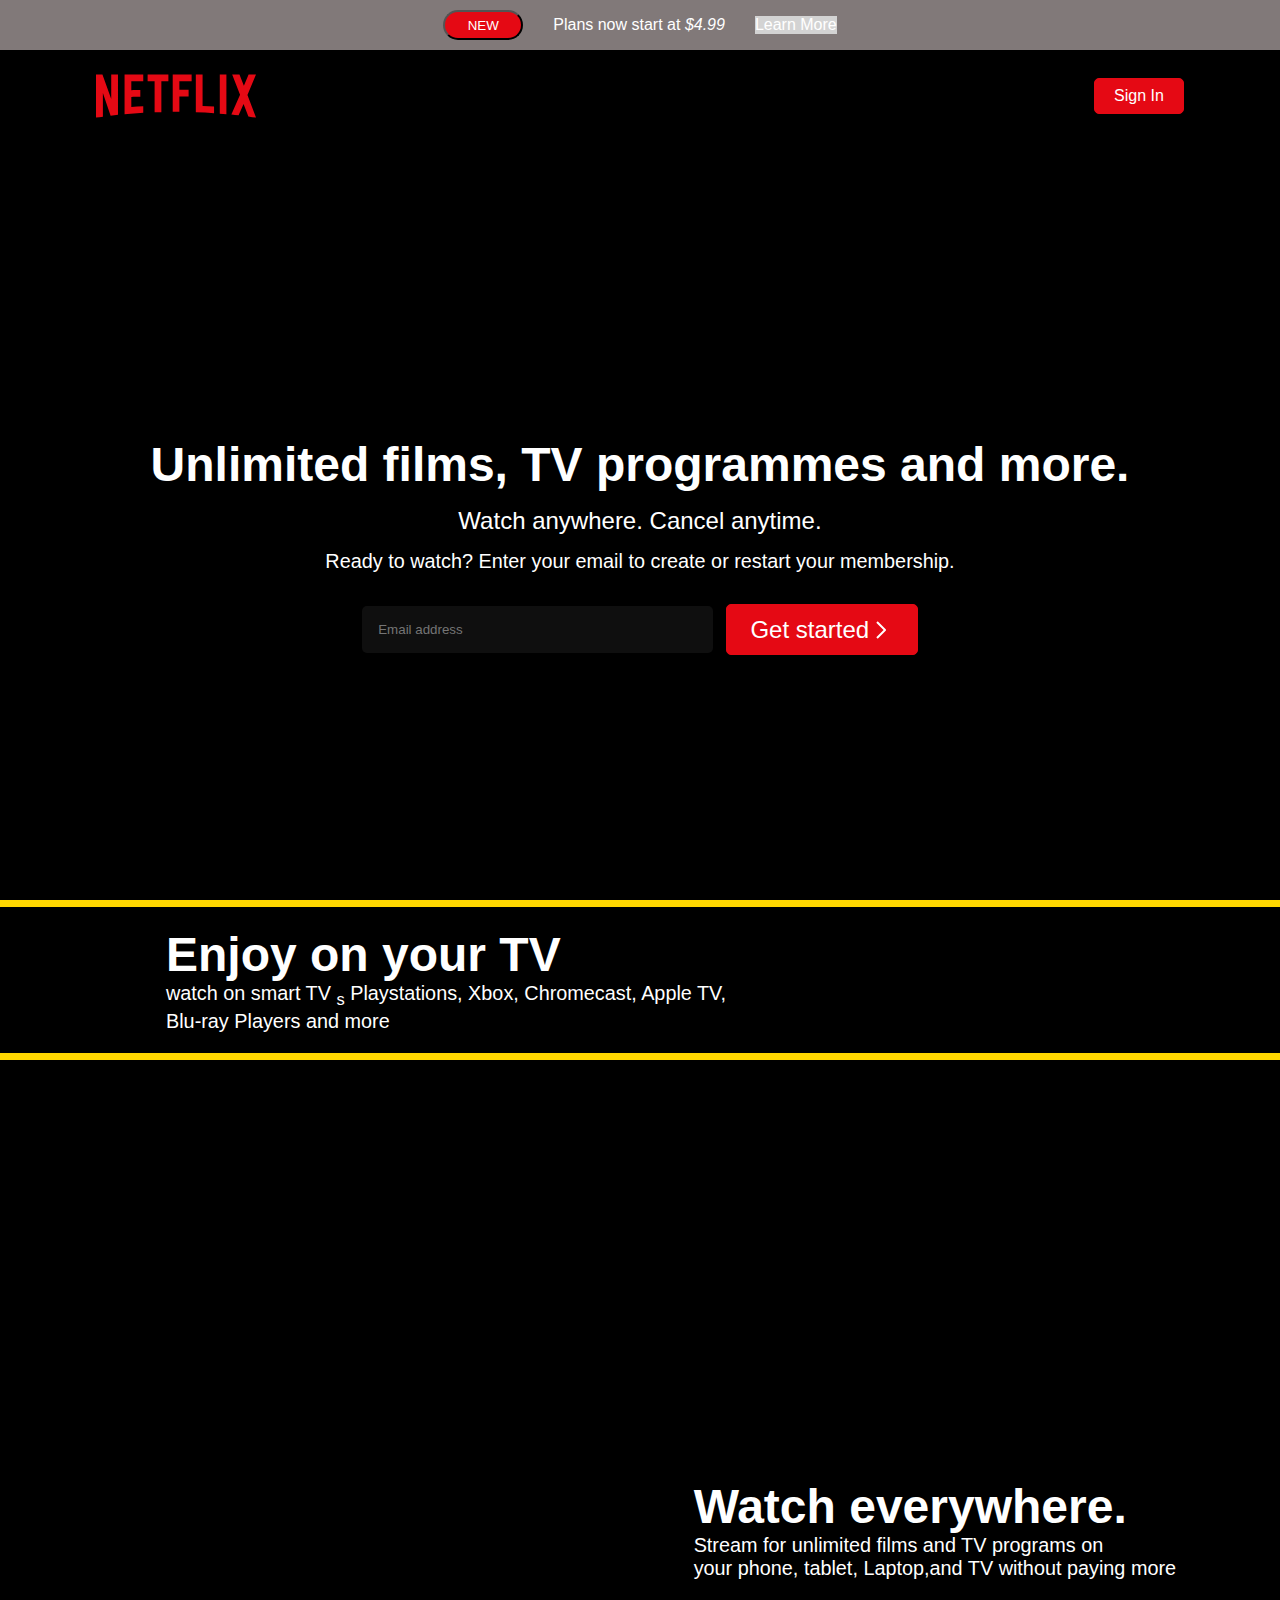
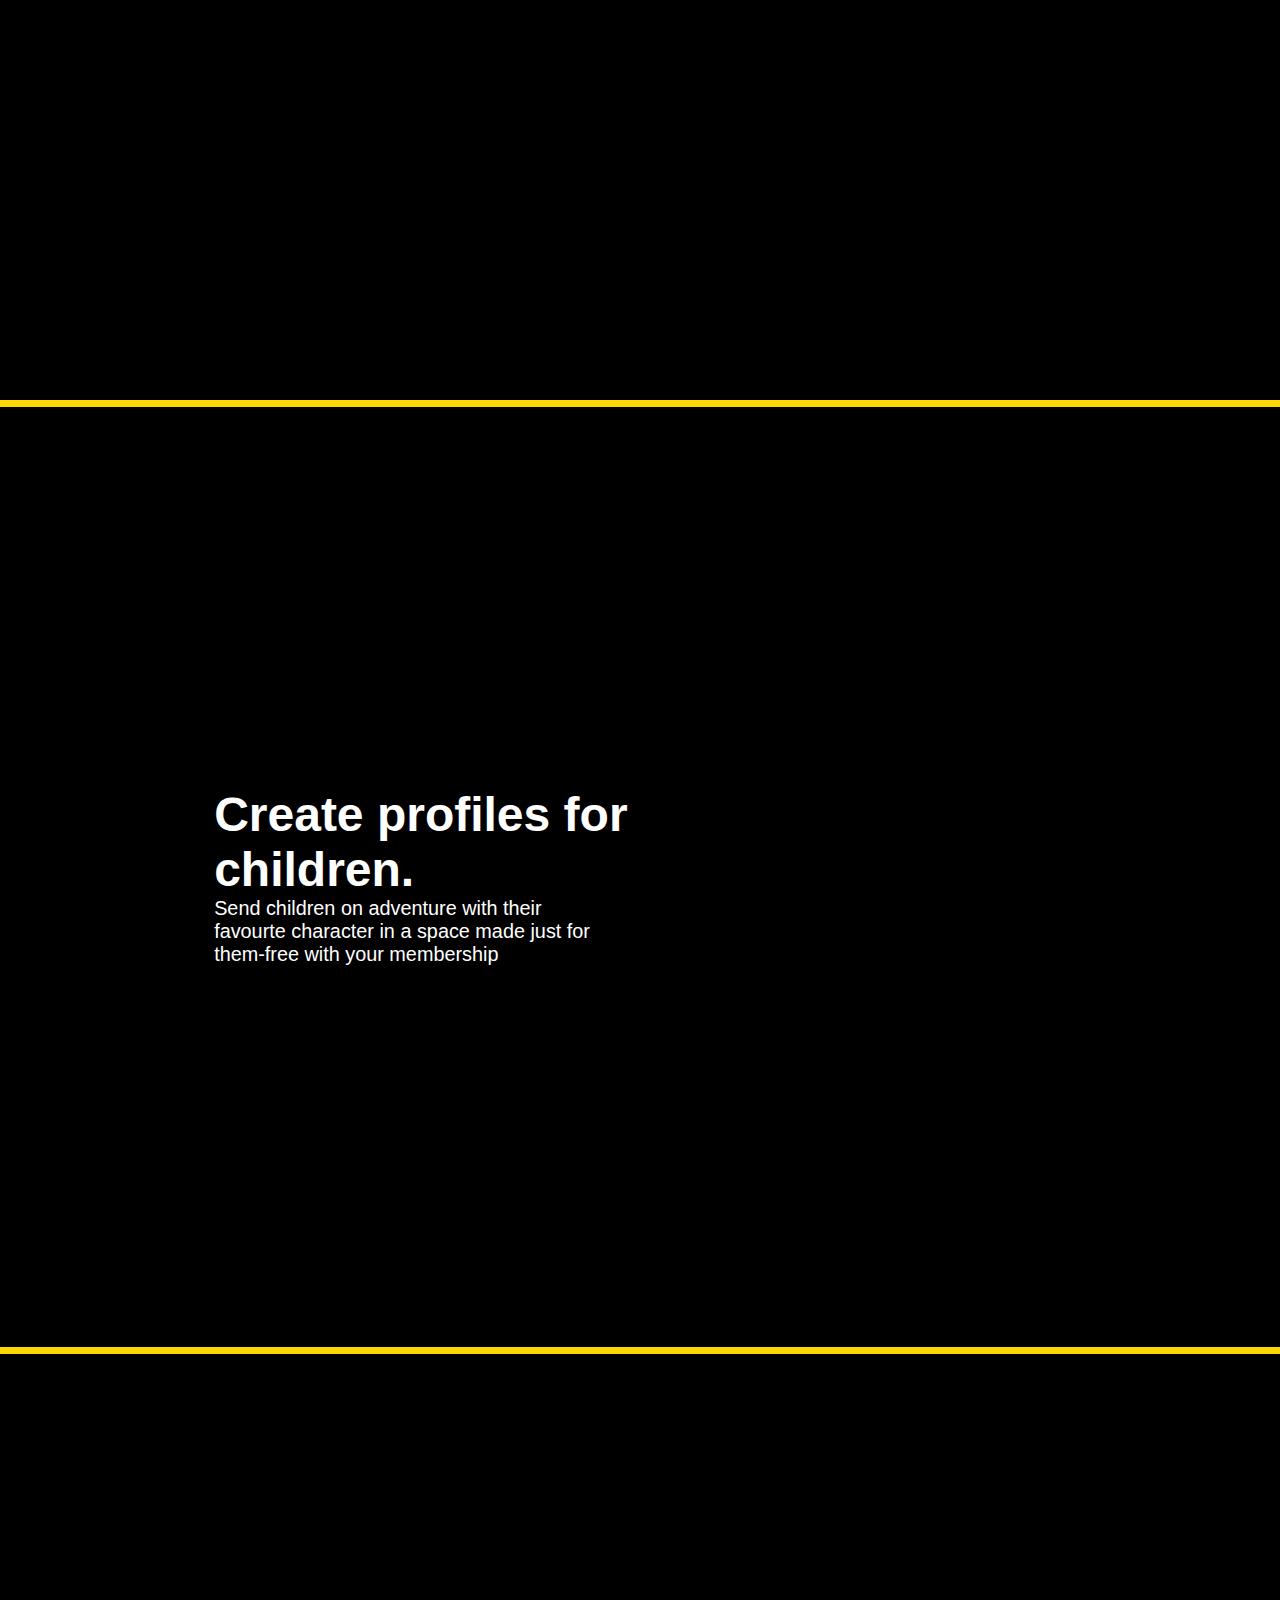
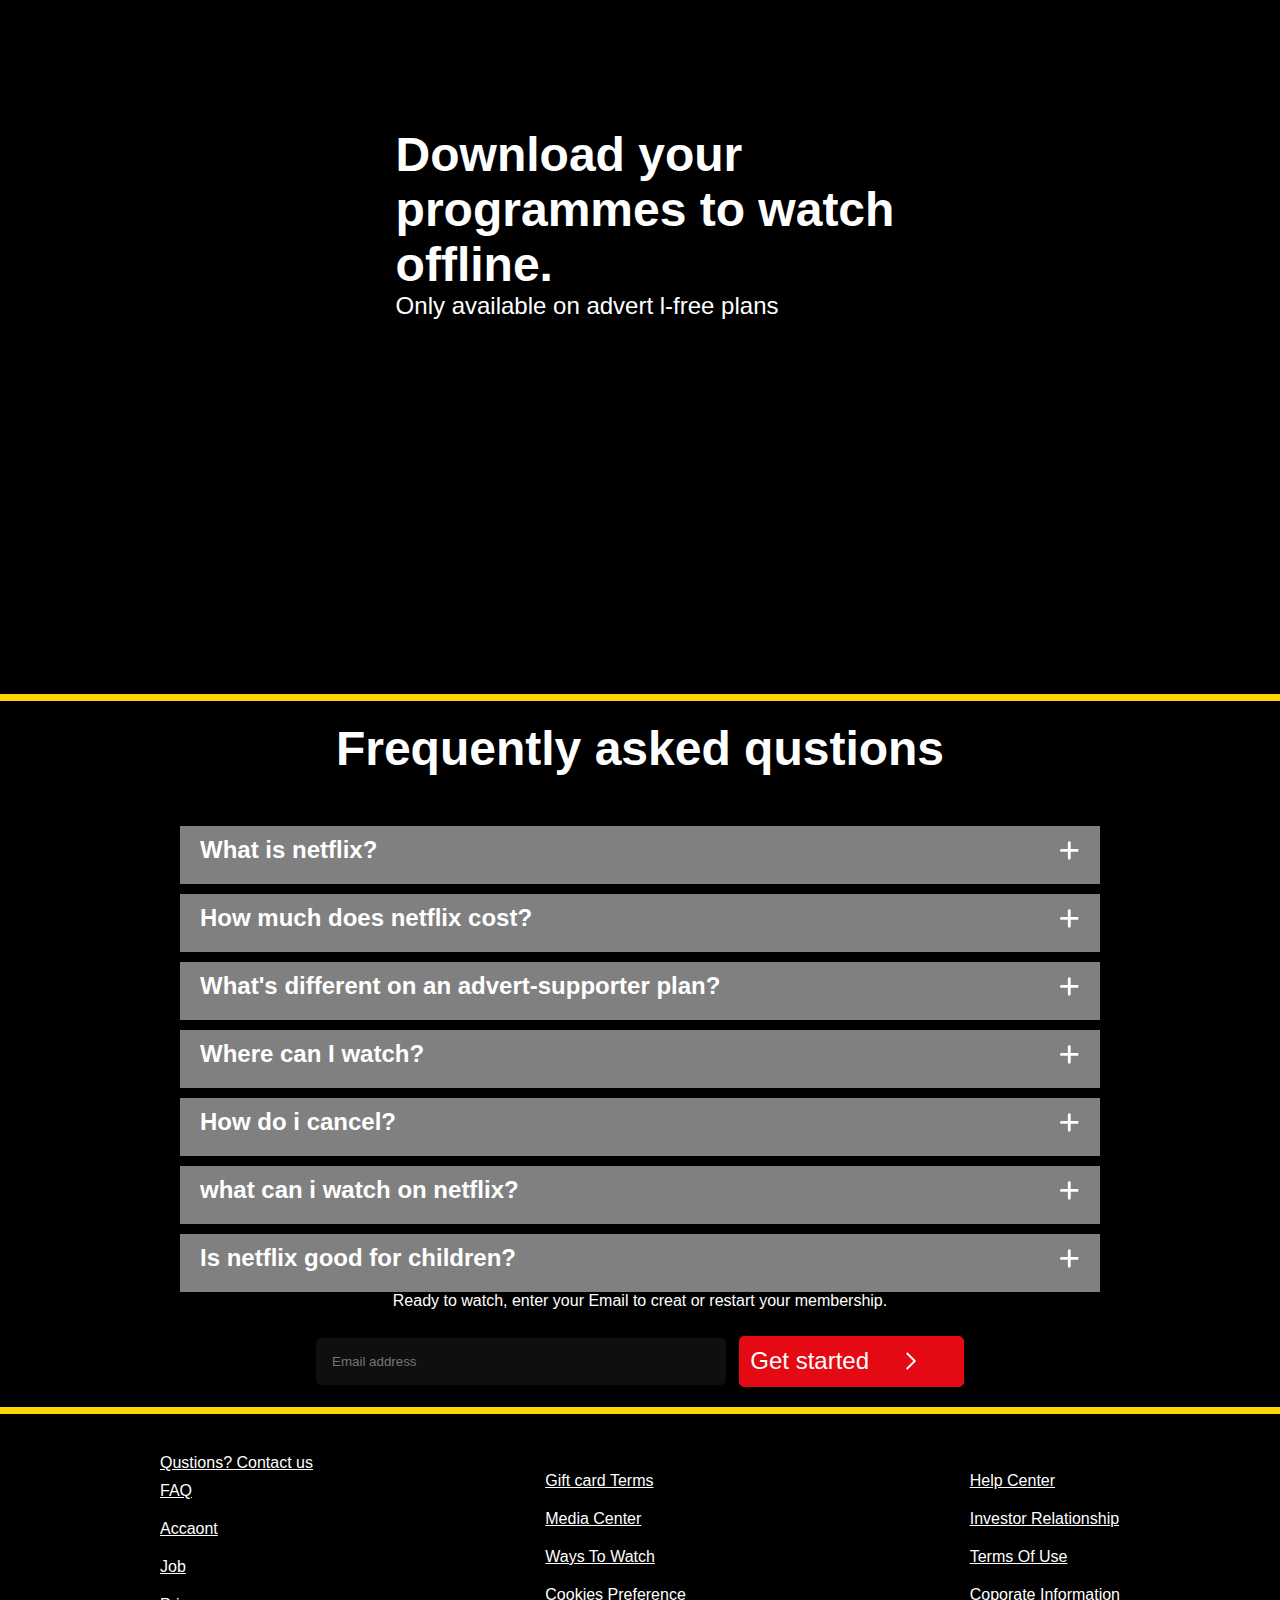
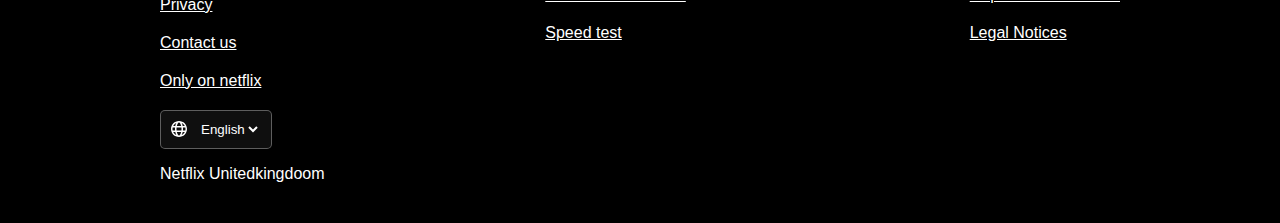
==== index.html @ ddc6d344 "styles" ====
<!DOCTYPE html>
<html lang="en">
<head>
    <meta charset="UTF-8">
    <meta http-equiv="X-UA-Compatible" content="IE=edge">
    <meta name="viewport" content="width=device-width, initial-scale=1.0">
    <title>Netflix2.0 British</title>
    <link rel="stylesheet" href="./html/css/index.css">
    <link rel="stylesheet" href="https://cdnjs.cloudflare.com/ajax/libs/font-awesome/6.3.0/css/all.min.css">
</head>
<body>
    <header class="nf-hero">
        <nav class="nav-nav">
            <button class="btn-btn">NEW</button>
            <p>Plans now start at <em>$4.99</em></p>
            <a href="#">Learn More</a>
        </nav>
     <div>
        <nav class="nf-hero-nav">
            <svg viewBox="0 0 111 30" version="1.1" xmlns="http://www.w3.org/2000/svg" xmlns:xlink="http://www.w3.org/1999/xlink" aria-hidden="true" role="img" class="nf-logo"><g><path d="M105.06233,14.2806261 L110.999156,30 C109.249227,29.7497422 107.500234,29.4366857 105.718437,29.1554972 L102.374168,20.4686475 L98.9371075,28.4375293 C97.2499766,28.1563408 95.5928391,28.061674 93.9057081,27.8432843 L99.9372012,14.0931671 L94.4680851,-5.68434189e-14 L99.5313525,-5.68434189e-14 L102.593495,7.87421502 L105.874965,-5.68434189e-14 L110.999156,-5.68434189e-14 L105.06233,14.2806261 Z M90.4686475,-5.68434189e-14 L85.8749649,-5.68434189e-14 L85.8749649,27.2499766 C87.3746368,27.3437061 88.9371075,27.4055675 90.4686475,27.5930265 L90.4686475,-5.68434189e-14 Z M81.9055207,26.93692 C77.7186241,26.6557316 73.5307901,26.4064111 69.250164,26.3117443 L69.250164,-5.68434189e-14 L73.9366389,-5.68434189e-14 L73.9366389,21.8745899 C76.6248008,21.9373887 79.3120255,22.1557784 81.9055207,22.2804387 L81.9055207,26.93692 Z M64.2496954,10.6561065 L64.2496954,15.3435186 L57.8442216,15.3435186 L57.8442216,25.9996251 L53.2186709,25.9996251 L53.2186709,-5.68434189e-14 L66.3436123,-5.68434189e-14 L66.3436123,4.68741213 L57.8442216,4.68741213 L57.8442216,10.6561065 L64.2496954,10.6561065 Z M45.3435186,4.68741213 L45.3435186,26.2498828 C43.7810479,26.2498828 42.1876465,26.2498828 40.6561065,26.3117443 L40.6561065,4.68741213 L35.8121661,4.68741213 L35.8121661,-5.68434189e-14 L50.2183897,-5.68434189e-14 L50.2183897,4.68741213 L45.3435186,4.68741213 Z M30.749836,15.5928391 C28.687787,15.5928391 26.2498828,15.5928391 24.4999531,15.6875059 L24.4999531,22.6562939 C27.2499766,22.4678976 30,22.2495079 32.7809542,22.1557784 L32.7809542,26.6557316 L19.812541,27.6876933 L19.812541,-5.68434189e-14 L32.7809542,-5.68434189e-14 L32.7809542,4.68741213 L24.4999531,4.68741213 L24.4999531,10.9991564 C26.3126816,10.9991564 29.0936358,10.9054269 30.749836,10.9054269 L30.749836,15.5928391 Z M4.78114163,12.9684132 L4.78114163,29.3429562 C3.09401069,29.5313525 1.59340144,29.7497422 0,30 L0,-5.68434189e-14 L4.4690224,-5.68434189e-14 L10.562377,17.0315868 L10.562377,-5.68434189e-14 L15.2497891,-5.68434189e-14 L15.2497891,28.061674 C13.5935889,28.3437998 11.906458,28.4375293 10.1246602,28.6868498 L4.78114163,12.9684132 Z"></path></g></svg>
            <a href="../html/form/signin.html" class="nf-hero-signin btn" target="_blank"> sign in</a>
        </nav>
        <main class="nf-hero-main">
            <h1 class="nf-hero-main-title">Unlimited films, TV programmes and more.</h1>
            <h2 class="nf-hero-main-subtitle">Watch anywhere. Cancel anytime.</h2>
            <p class="nf-hero-main-text">Ready to watch? Enter your email to create or restart your membership.
            </p>
            <form action="#" class="nf-hero-main-form">
                <input type="Email" class="nf-hero-main-form-input" placeholder="Email address" name="Email">
                <button class="nf-hero-main-form-btn btn">
                    <span>Get started</span><svg width="24" height="24" viewBox="0 0 24 24" fill="none" xmlns="http://www.w3.org/2000/svg" class="nt-hero-main-form-angle-bracket"><path fill-rule="evenodd" clip-rule="evenodd" d="M7.29297 19.2928L14.5859 12L7.29297 4.70706L8.70718 3.29285L16.7072 11.2928C16.8947 11.4804 17.0001 11.7347 17.0001 12C17.0001 12.2652 16.8947 12.5195 16.7072 12.7071L8.70718 20.7071L7.29297 19.2928Z" fill="currentColor"></path>
                    </svg>
                </button>
            </form>
        </main>
     </div>
    </header>

        <section class="section-two">
         <div class="div-mm">
            <div class="div-d">
                <h1 class="hh">Enjoy on your TV</h1>
                <p class="pp">watch on smart TV <sub>s</sub> Playstations, Xbox, Chromecast, Apple TV, <br> Blu-ray Players and more</p>
            </div>
            <div class="div-dd">
                <img src="../images/tv.png" alt="">
                <video autoplay loop src="../images/video-tv-0819.m4v" class="diveo-dd"></video>
            </div>
         </div>
        </section>

        <section class="section-boy">
            <div class="dive-dad">
                <div class="div-img">
                    <img src="../images/device-pile.png" alt="">
                    <video class="vid" autoplay loop src="../images/video-devices.m4v"></video>
                </div>
                <div class="div-text">
                    <h1>Watch everywhere.</h1>
                    <p>Stream for unlimited films and TV programs on <br> your phone, tablet, Laptop,and TV without paying more</p>
                </div>
            </div>
        </section>
        <section class="section-3">
            <div class="div-gg">
                <div class="dive-texx">
                    <h1>Create profiles for <br> children.</h1>
                    <p>Send children on adventure with their <br> favourte character in a space made just for <br> them-free with your membership</p>
                </div>
                <div class="second-div">
                    <img src="../images/children.png" alt="">
                </div>
            </div>
        </section>

        <section class="sect-set">
            <div class="baby">
                <div class="boy-b">
                    <img src="../images/mobile-0819.jpg" alt="">
                </div>
                <div class="g-text">
                    <h1>Download your <br>programmes to watch <br>offline.</h1>
                    <p>Only available on advert l-free plans</p>
                </div>
            </div>
        </section>
        <section class="sect-sect">
            <div class="dvd">
                <h1 class="we">Frequently asked qustions</h1>
                <details>
                    <summary>
                       
                        <h2 class="ppr">What is netflix?  <svg xmlns="http://www.w3.org/2000/svg"class="vga" viewBox="0 0 448 512"><path d="M240 80c0-17.7-14.3-32-32-32s-32 14.3-32 32V224H32c-17.7 0-32 14.3-32 32s14.3 32 32 32H176V432c0 17.7 14.3 32 32 32s32-14.3 32-32V288H384c17.7 0 32-14.3 32-32s-14.3-32-32-32H240V80z"/></svg></h2>
                
                    </summary>
                        <p>Netflix is a streaming service that offers a wide variety of award-winning TV shows, movies, anime, documentaries, <br>	and more on thousands of internet-connected devices.

                            You can watch as much as you want, whenever you want without a <br> single commercial – all for one low monthly price. 	There's always something new to discover and new TV shows and movies are <br> added every week!</p>
                   
                </details>
                       
                <details>
                    <summary>
                        <h2 class="ppr">How much does netflix cost? <svg xmlns="http://www.w3.org/2000/svg"class="vga" viewBox="0 0 448 512"><path d="M240 80c0-17.7-14.3-32-32-32s-32 14.3-32 32V224H32c-17.7 0-32 14.3-32 32s14.3 32 32 32H176V432c0 17.7 14.3 32 32 32s32-14.3 32-32V288H384c17.7 0 32-14.3 32-32s-14.3-32-32-32H240V80z"/></svg></h2>
                    </summary>
                        <p>Watch Netflix on your smartphone, tablet, Smart TV, laptop, or streaming device, <br> all for one fixed monthly fee. 	Plans range from US$2.99 <br> to US$9.99 a month. No extra costs, no contracts.
                        </p>
                    
                </details>
                <details>
                    <summary>
                         <h2 class="ppr">What's different on an advert-supporter plan? <svg xmlns="http://www.w3.org/2000/svg"class="vga" viewBox="0 0 448 512"><path d="M240 80c0-17.7-14.3-32-32-32s-32 14.3-32 32V224H32c-17.7 0-32 14.3-32 32s14.3 32 32 32H176V432c0 17.7 14.3 32 32 32s32-14.3 32-32V288H384c17.7 0 32-14.3 32-32s-14.3-32-32-32H240V80z"/></svg></h2>
                         <p></p>
                    </summary>
                </details>
                <details>
                    <summary>
                         <h2 class="ppr">Where can I watch? <svg xmlns="http://www.w3.org/2000/svg"class="vga" viewBox="0 0 448 512"><path d="M240 80c0-17.7-14.3-32-32-32s-32 14.3-32 32V224H32c-17.7 0-32 14.3-32 32s14.3 32 32 32H176V432c0 17.7 14.3 32 32 32s32-14.3 32-32V288H384c17.7 0 32-14.3 32-32s-14.3-32-32-32H240V80z"/></svg></h2>
                    </summary>
                         <p>Watch anywhere, anytime. Sign in with your Netflix account to watch instantly on the web  at netflix.com from your 	personal <br> computer or on any internet-connected device that offers the Netflix app, including smart TVs, smartphones, <br>	tablets, streaming media  players and game consoles.

                            You can also download your favorite shows with the iOS,  Android, <br> or Windows  10 app. Use  downloads to watch while 	you're on the go and without an internet connection. Take Netflix <br> with you anywhere.
                        </p>
                    
                </details>
                <details>
                    <summary>
                         <h2 class="ppr">How do i cancel? <svg xmlns="http://www.w3.org/2000/svg"class="vga" viewBox="0 0 448 512"><path d="M240 80c0-17.7-14.3-32-32-32s-32 14.3-32 32V224H32c-17.7 0-32 14.3-32 32s14.3 32 32 32H176V432c0 17.7 14.3 32 32 32s32-14.3 32-32V288H384c17.7 0 32-14.3 32-32s-14.3-32-32-32H240V80z"/></svg></h2>
                    </summary>
                       <p>Netflix is flexible. There are no pesky contracts and no commitments. You can easily cancel your account online in 	two clicks. <br> There are no cancellation fees – start or stop your account anytime.
                    </p>
                </details>

                <details>
                    <summary>
                          <h2 class="ppr">what can i watch on netflix? <svg xmlns="http://www.w3.org/2000/svg"class="vga" viewBox="0 0 448 512"><path d="M240 80c0-17.7-14.3-32-32-32s-32 14.3-32 32V224H32c-17.7 0-32 14.3-32 32s14.3 32 32 32H176V432c0 17.7 14.3 32 32 32s32-14.3 32-32V288H384c17.7 0 32-14.3 32-32s-14.3-32-32-32H240V80z"/></svg></h2>
                    </summary>
                         <p>Netflix has an extensive library of feature films, documentaries, TV shows, anime, award-winning Netflix originals, <br>	and more. Watch as much as you want, anytime you want.
                        </p>
                </details>

                <details>
                    <summary>
                        <h2 class="ppr">Is netflix good for children? <svg xmlns="http://www.w3.org/2000/svg"class="vga" viewBox="0 0 448 512"><path d="M240 80c0-17.7-14.3-32-32-32s-32 14.3-32 32V224H32c-17.7 0-32 14.3-32 32s14.3 32 32 32H176V432c0 17.7 14.3 32 32 32s32-14.3 32-32V288H384c17.7 0 32-14.3 32-32s-14.3-32-32-32H240V80z"/></svg></h2>
                    </summary>
                        <p>The Netflix Kids experience is included in your membership to give parents control while kids enjoy family-friendly <br>	TV shows and movies in their own space.

                            Kids profiles come with PIN-protected parental controls that let you restrict <br> the maturity rating of content kids 	can watch and block specific titles you don’t want kids to see.
                        </p>
                </details>

                <div class="wee">
                    <p>Ready to watch, enter your Email to creat or restart your membership.</p>
                    
                    <form action="#" class="nf-hero-main-form bob">
                        <input type="Email" class="nf-hero-main-form-input" placeholder="Email address" name="Email">
                        <button class="nf-hero-main-form-btn btn">
                            <span>Get started</span><svg width="24" height="24" viewBox="0 0 24 24" fill="none" xmlns="http://www.w3.org/2000/svg" class="nt-hero-main-form-angle-bracket bob"><path fill-rule="evenodd" clip-rule="evenodd" d="M7.29297 19.2928L14.5859 12L7.29297 4.70706L8.70718 3.29285L16.7072 11.2928C16.8947 11.4804 17.0001 11.7347 17.0001 12C17.0001 12.2652 16.8947 12.5195 16.7072 12.7071L8.70718 20.7071L7.29297 19.2928Z" fill="currentColor"></path>
                            </svg>
                        </button>
                    </form>
                </div>
            </div>
        </section>
        <section class="section-mama">
          <div class="jyt">
            <a href="#" class="c22">Qustions? Contact us</a>
            <div class="div-thg">
                <div class="div-mam">
                    <a href="#">FAQ</a>
                    <a href="#">Accaont</a>
                    <a href="#">Job</a>
                    <a href="#">Privacy</a>
                    <a href="#">Contact us </a>
                    <a href="#">Only on netflix</a>
                </div>
    
                <div class="div-ma">
                    <a href="#">Gift card Terms</a> 
                    <a href="#">Media Center</a>
                    <a href="#">Ways To Watch</a>
                    <a href="#">Cookies Preference</a>
                    <a href="#">Speed test</a>
                </div>
    
                <div class="div-ggh">
                    <a href="#">Help Center</a>
                    <a href="#">Investor Relationship</a>
                    <a href="#">Terms Of Use</a>
                    <a href="#">Coporate Information</a>
                    <a href="#">Legal Notices</a>
                </div>
            </div>
          

          <div class="country-area">
            <div class="languedge">
                <svg width="16" height="16" viewBox="0 0 16 16" fill="none" xmlns="http://www.w3.org/2000/svg" class="Hawkins-Icon Hawkins-Icon-Small" data-name="Globe"><path fill-rule="evenodd" clip-rule="evenodd" d="M8 14.5C8.23033 14.5 8.84266 14.2743 9.48679 12.986C9.76293 12.4337 9.99973 11.7621 10.1748 11H5.8252C6.00027 11.7621 6.23707 12.4337 6.51321 12.986C7.15734 14.2743 7.76967 14.5 8 14.5ZM5.57762 9.5C5.52716 9.02077 5.5 8.51911 5.5 8C5.5 7.48089 5.52716 6.97923 5.57762 6.5H10.4224C10.4728 6.97923 10.5 7.48089 10.5 8C10.5 8.51911 10.4728 9.02077 10.4224 9.5H5.57762ZM11.7092 11C11.4822 12.1217 11.1317 13.117 10.6914 13.9184C12.0137 13.3161 13.0987 12.2837 13.7678 11H11.7092ZM14.3261 9.5H11.9298C11.9759 9.01412 12 8.51269 12 8C12 7.48731 11.9759 6.98588 11.9298 6.5H14.3261C14.4398 6.98152 14.5 7.48373 14.5 8C14.5 8.51627 14.4398 9.01848 14.3261 9.5ZM4.0702 9.5H1.67393C1.56019 9.01848 1.5 8.51627 1.5 8C1.5 7.48373 1.56019 6.98152 1.67393 6.5H4.0702C4.02411 6.98588 4 7.48731 4 8C4 8.51269 4.02411 9.01412 4.0702 9.5ZM2.23221 11H4.29076C4.51779 12.1217 4.86832 13.117 5.30864 13.9184C3.98635 13.3161 2.90128 12.2837 2.23221 11ZM5.8252 5H10.1748C9.99973 4.23793 9.76293 3.56626 9.48679 3.01397C8.84266 1.72571 8.23033 1.5 8 1.5C7.76967 1.5 7.15734 1.72571 6.51321 3.01397C6.23707 3.56626 6.00027 4.23793 5.8252 5ZM11.7092 5H13.7678C13.0987 3.71627 12.0137 2.68389 10.6914 2.08162C11.1317 2.88302 11.4822 3.8783 11.7092 5ZM5.30864 2.08162C4.86832 2.88302 4.51779 3.8783 4.29076 5H2.23221C2.90128 3.71628 3.98635 2.68389 5.30864 2.08162ZM8 0C12.4183 0 16 3.58172 16 8C16 12.4183 12.4183 16 8 16C3.58172 16 0 12.4183 0 8C0 3.58172 3.58172 0 8 0Z" fill="currentColor"></path></svg>
                <select name="lang" id="lang" class="Ctry"><option value="en">English</option>
                    <option value="Fr">French</option></select>
            </div>
          </div>
          <p>Netflix Unitedkingdoom</p>
        </div>
        
        </section>
</body>
</html>
---- html/css/index.css ----
/* css variabels */
:root{
    --nf-red:  rgb(229,9,20);
    --nf-re-hover: rgb(193,17,25);
    --text-color: #fff;
    --primary-font:Netflix Sans,Helvetica Neue,Segoe UI,Roboto,Ubuntu,sans-serif;
    --input-border-color: rgba(128, 128, 128, 0.7);
    --input-backgraund-color:  rgba(22,22,22,0.7);
    --footer-text-color: rgba(255, 255, 255, 0.7);
    /* font sizes for pc */
    --title-pc-fz: 3rem;
    --title-font-weith: 900;
    --subtitle-pc-fz: 1.5rem;
    --subtitle-fw: 400;
    --text-pc-fz: 1.24rem;
    --text-fw: 400;
    /* font sizing for mobile (mb)*/
    --title-mb-fz: 2rem;
    --title-mb-fw: 700;
    --subtitle-mb-fz: 1.125rem;
    --text-mb-fz: 1.125rem;
    --hero-shadow:linear-gradient(to top, rgba(0, 0, 0, 0.8) 0, rgba(0, 0, 0, 0) 60%, rgba(0, 0, 0, 0.8) 100%);

}
/* universal styling for all page */
*{
    margin: 0;
    padding: 0;
    box-sizing: border-box;
    font-family: system-ui, -apple-system, BlinkMacSystemFont, 'Segoe UI', Roboto, Oxygen, Ubuntu, Cantarell, 'Open Sans', 'Helvetica Neue', sans-serif;
    font-family: Netflix Sans,Helvetica Neue,Segoe UI,Roboto,Ubuntu,sans-serif;;
    color: #ffffff;
}
body{
    background-color: rgb(0, 0, 0);
}
.nf-hero .nav-nav{
    display: flex;
    justify-content: center;
    gap: 30px;
    align-items: center;
    background-color: rgb(129, 121, 121);
    color: black;
    height: 50px;
    text-decoration: none;
}
.btn-btn{
    width: 80px;
    height: 30px;
    background-color: var(--nf-red);
    border-radius: 20px;
}
.nf-hero .nav-nav a{
    align-items: center;
    text-decoration: none;
    background-color: lightgrey;
    
}
.nf-hero{
    background-image: url(../assets/images/heroGbl.jpg);
    background-size: cover;
    background-position: center;background-repeat: no-repeat;
    height: 100vh;
}
.nf-hero>div{
    height: 100%;
    display: flex;
    flex-flow: column nowrap;
    background-image: var(--hero-shadow);
    background-position: center;
    background-size: cover;
    background-repeat: no-repeat;
}
/* Nav start */
.nf-logo{
    fill: var(--nf-red);
    width: 160px;
    height: 60px;

}
.btn{
    cursor: pointer;
    background-color: var(--nf-red);
    border: 1px solid var(--nf-red);
 }
.btn:hover{
    background-color: var(--nf-red);
    border: 1px solid var(--nf-red);
}
.nf-hero-signin{
    text-decoration: none;
    text-transform: capitalize;
    padding: .5rem 1.2rem;
    border-radius: 5px;
}
.nf-hero-nav{
    display: flex;
  justify-content: space-between;
  align-items: center;
  padding: 1rem 6rem;
}
/* Nav End */
.nf-hero-main{
    display: flex;
    flex-flow: column nowrap;
    text-align: center;
    justify-content: center;
    align-items: center;
    flex: 1;
    gap: 15px;
    
}
/* Hero Sectin */

.nf-hero-main-title{
    font-size: var(--title-pc-fz);
    font-weight: var(--title-font-weith);
    color: #fff;
}
.nf-hero-main-subtitle{
    font-size: var(--subtitle-pc-fz);
    font-weight: var(--subtitle-fw);
    color: #fff;
}
.nf-hero-main-text{
    font-size: var(--text-pc-fz);
    font-weight: var(--text-fw);
    color: #fff;
}
.nf-hero-main-form{
    display: flex;
    flex-flow: row wrap;
    gap: .8rem;
    justify-content: center;
    align-items: center;
    margin-top: 1rem;
    width: 60%;
}
.nf-hero-main-form-input{
    padding: 1rem;
    border-radius: 5px;
    border: 1px solid var(--niput-border-color);
    background-color: var(--input-backgraund-color);
    flex: .6;
    outline: none;
    color: #fff;

}
.nf-hero-main-form-btn{
    display: flex;
    font-size: var(--subtitle-pc-fz);
    align-items: center;
    text-align: center;
    justify-content: center;
    border-radius: 5px;
    padding: .65rem;
    white-space: nowrap;
    width: 25%;
    min-width: 10rem;
}
/* hero section end */
.section-two{
    border-top: 7px solid gold;
   
}
.section-two .div-mm{
    display: flex;
    justify-content: center;
    align-items: center;
    align-self: center;
    gap: 1rem;
    margin: 20px 20px;
    

}
.section-two .div-mm .div-d{
    font-size: var(--text-pc-fz);
    font-weight: var(--text-fw);
}
.div-dd{
    display: flex;
    justify-content: center;
    align-items: center;
    position: relative;
    width: 30%;
}
.div-dd img{
    z-index: 1;
}
.diveo-dd{
   
   margin-top: -10px;
    position: absolute;
    
    
}
.div-d h1{
    font-size: var(--title-pc-fz);
}
.section-boy .dive-dad{
    display: flex;
    justify-content: space-around;
    align-items: center;
    align-self: center;
    gap: 50px;
    margin: 20px 20px;
    height: 100vh;
}
.section-boy{
    border-top: 7px solid gold;
}
.section-boy .dive-dad .div-text{
    font-size: var(--text-pc-fz);
    font-weight: var(--text-fw);
}
.div-text h1{
    font-size: var(--title-pc-fz);
}
.div-img{
    display: flex;
    justify-content: center;
    align-items: center;
    position: relative;
    width: 30%;
}
.div-img img{
    z-index: 1;
}
.vid{
    position: absolute;
    margin-top: -150px;
    width: 400px;
}
.section-3 .div-gg{
    display: flex;
    justify-content: space-around;
    align-items: center;
    align-self: center;
    gap: 50px;
    margin: 20px 20px;
    height: 100vh;
}
.section-3{
    border-top: 7px solid gold;
}
.div-gg .dive-texx h1{
    font-size: var(--title-pc-fz);
}
.section-3 .div-gg .dive-texx{
    font-size: var(--text-pc-fz);
    font-weight: var(--text-fw);
}
.sect-set{
    border-top: 7px solid gold;
}
.sect-set .baby{
    display: flex;
    
    align-items: center;
    align-self: center;
    justify-content: center;
    gap: 10px;
    margin: 20px 20px;
    height: 100vh;
}
.baby h1{
    font-size: var(--title-pc-fz);
}
.sect-sect{
    display: flex;
    flex-direction: column;
    justify-content: center;
    align-items: center;
    gap: 20px;
    padding: 20px 0px;
    /* height: 100vh; */
    border-top: 7px solid gold;
}
.vga{
    width: 20px;
    fill: #fff;
}
.sect-set .g-text{
    font-size: var(--subtitle-pc-fz);
}
.ppr{
    display: flex;
    align-items: center;
    justify-content: space-between;
    
    width: 900px;
    margin: 10px;
    padding: 10px;
}
details{
    background-color: gray;
}
details>p{
    padding: 40px;
    border-top: 2px solid rgb(0, 0, 0);
}
summary{
    list-style-type: none;
    /* border-bottom: 2px solid black; */
}
.we{
    text-align: center;
    padding-bottom: 40px;
    font-size: var(--title-pc-fz);
}
.wee{
    display: flex;
    flex-direction: column;
    justify-content: center;
    align-items: center;
    gap: 10px;
}
.bob{
    width: 900px;
}
.section-mama{
    border-top: 7px solid gold;
    padding: 40px 40px;

}
.jyt{
    width: 80%;
    margin: auto;
}
.c22{
    /* margin: 0px 80px; */
    column-gap: 20px;
}
.div-thg{
    display: flex;
    flex-direction: row;
    justify-content: space-between;
    margin-bottom: 20px;
    

}
.div-thg .div-mam{
    display: flex;
    flex-direction: column;
    gap: 20px;
    padding-top: 10px;
}
.div-ma{
    display: flex;
    flex-direction: column;
    gap: 20px;
}
.div-ggh{
    display: flex;
    flex-direction: column;
    gap: 20px;
}
.languedge{
    display: flex;
    align-items: center;
    padding: 10px;
    gap: 10px;
    border-radius: 5px;
    border: 1px solid var(--input-border-color);
    background-color: var(--input-backgraund-color);
    width: fit-content;
    margin-bottom: 1rem;
}
.Ctry{
    background: transparent;
    border: none;
   
    
}
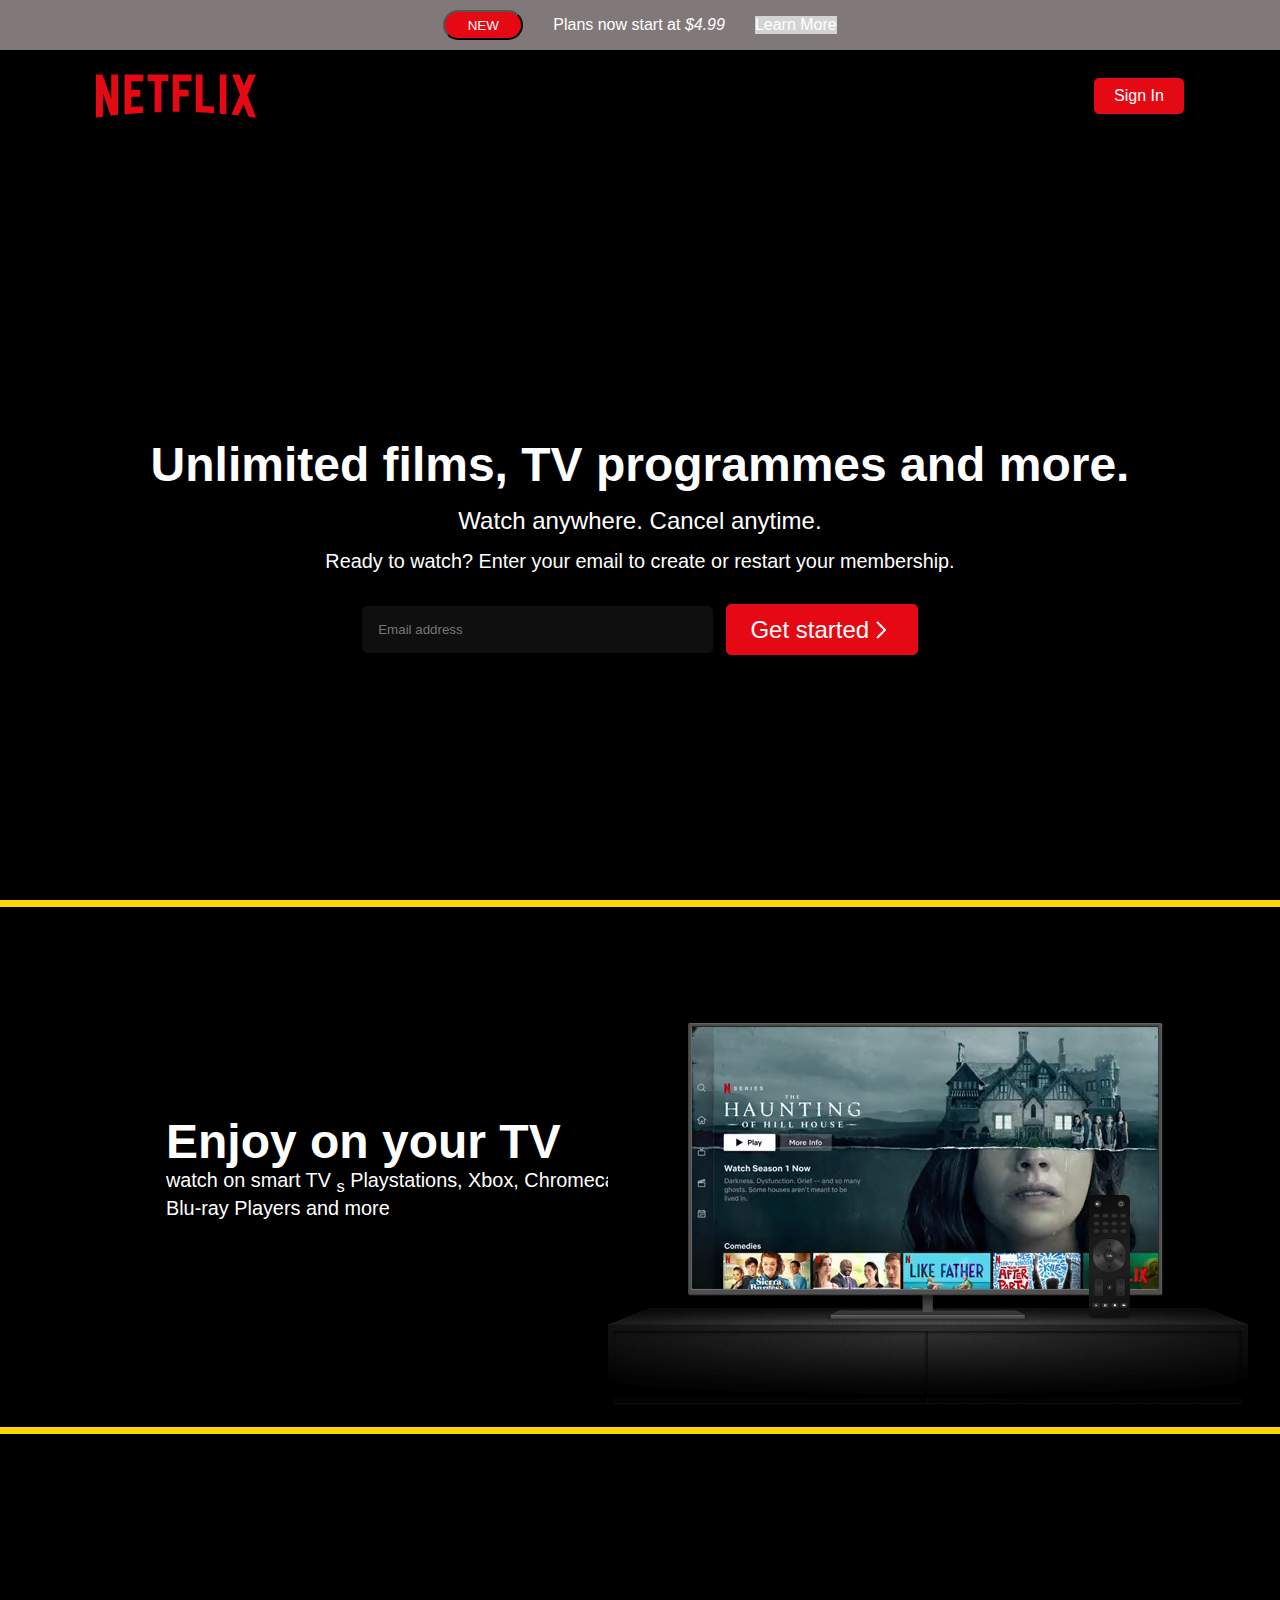
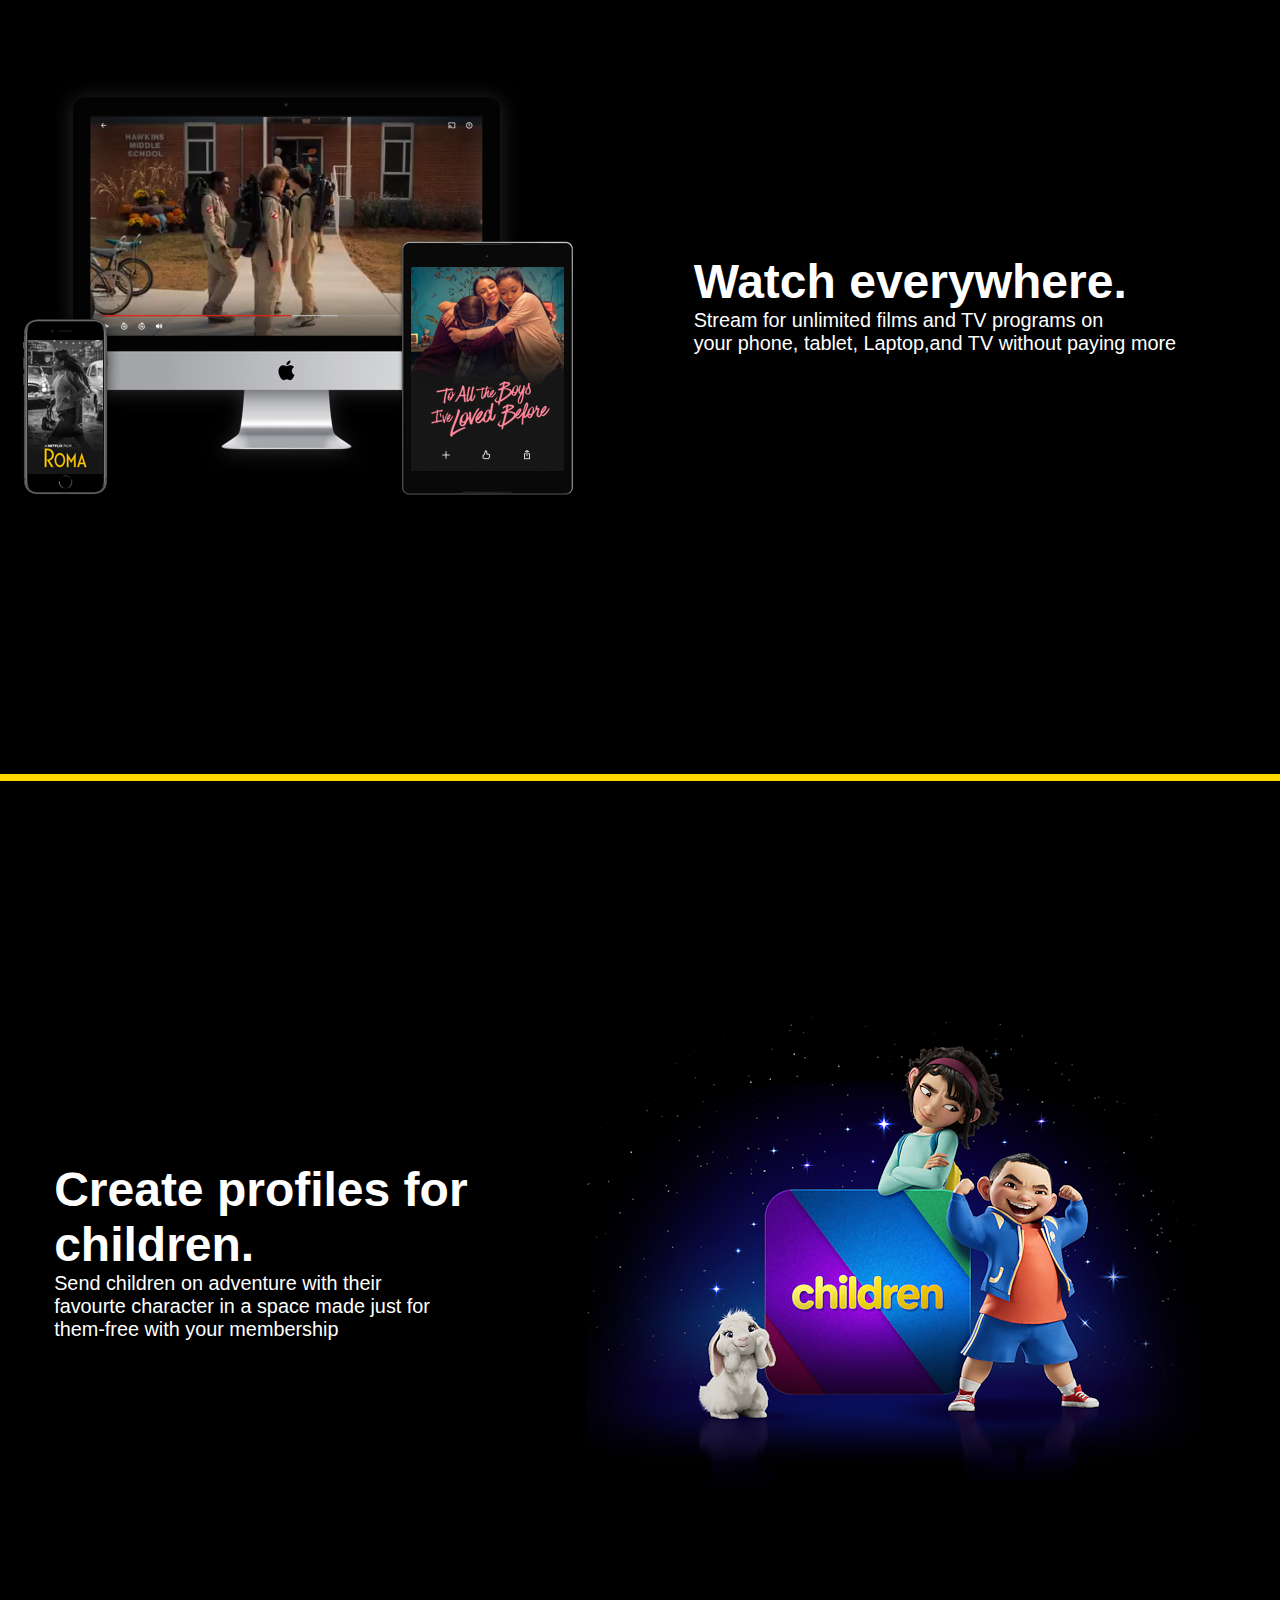
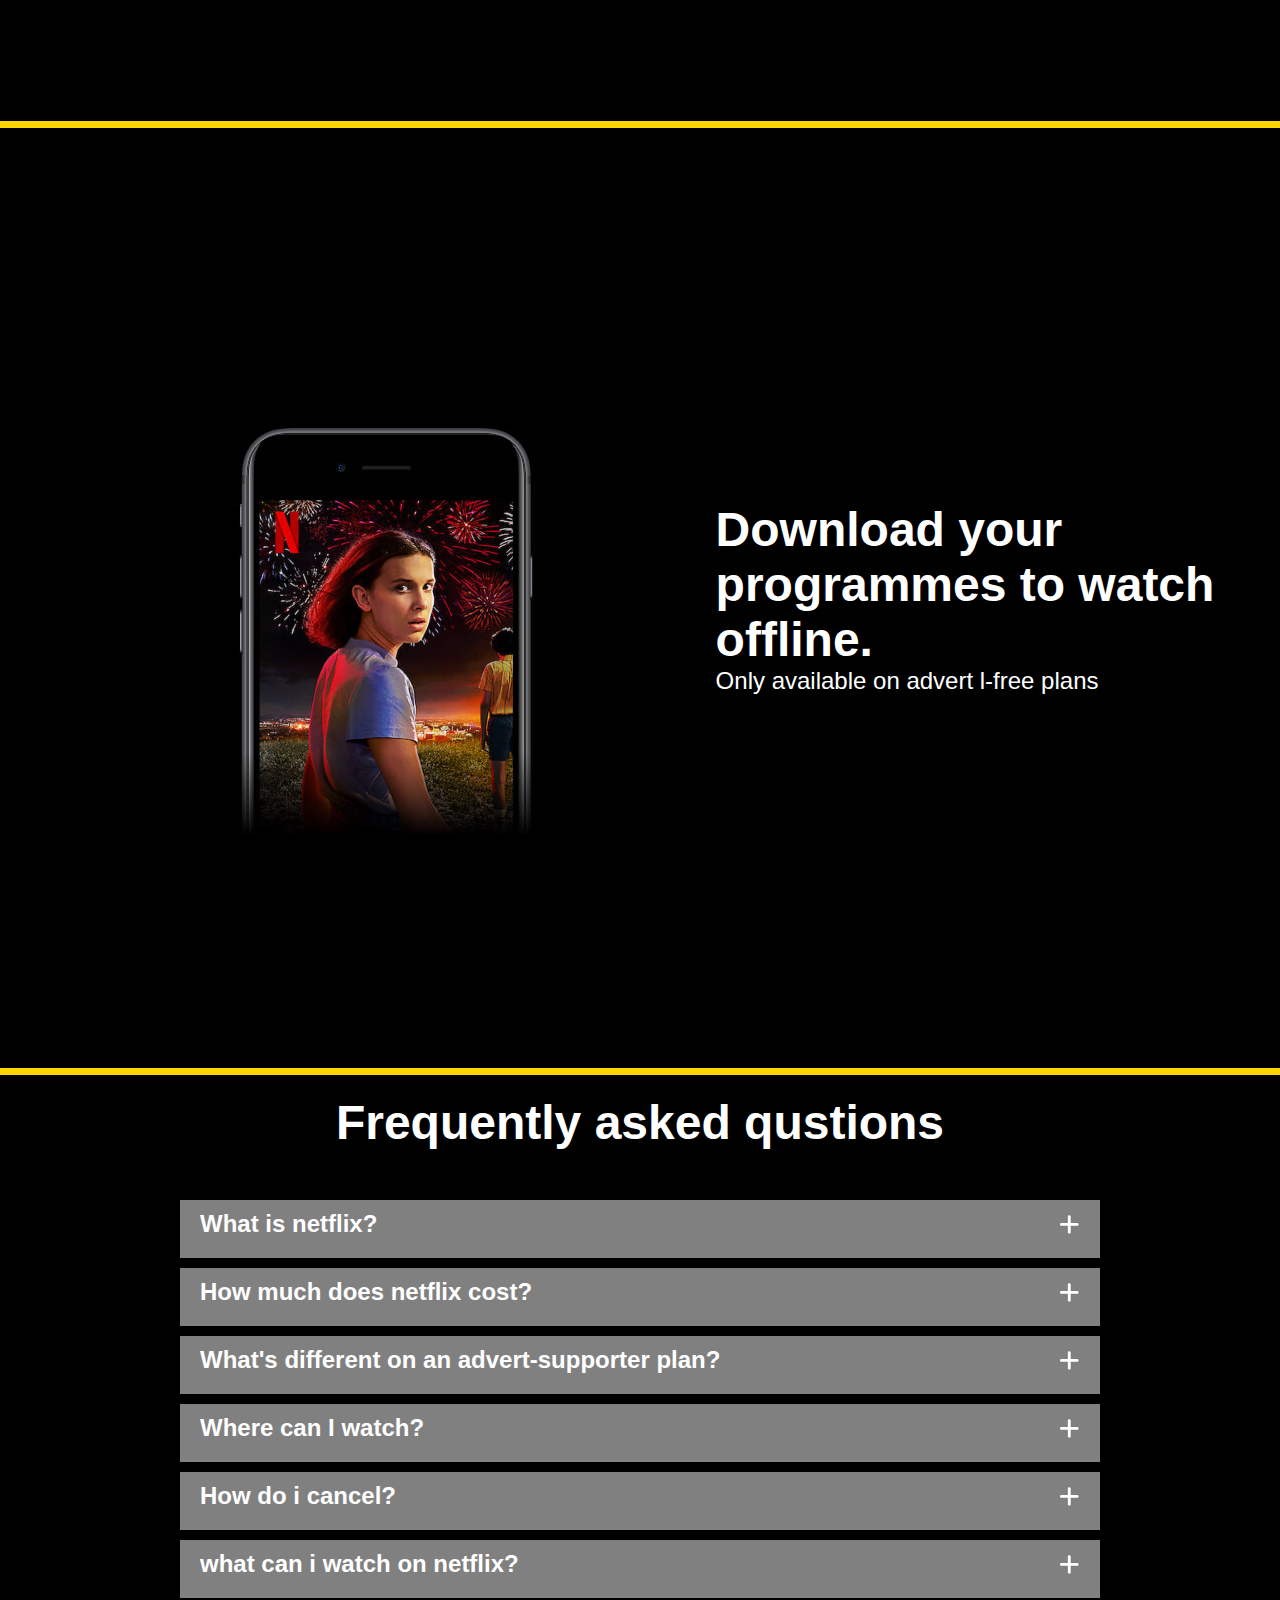
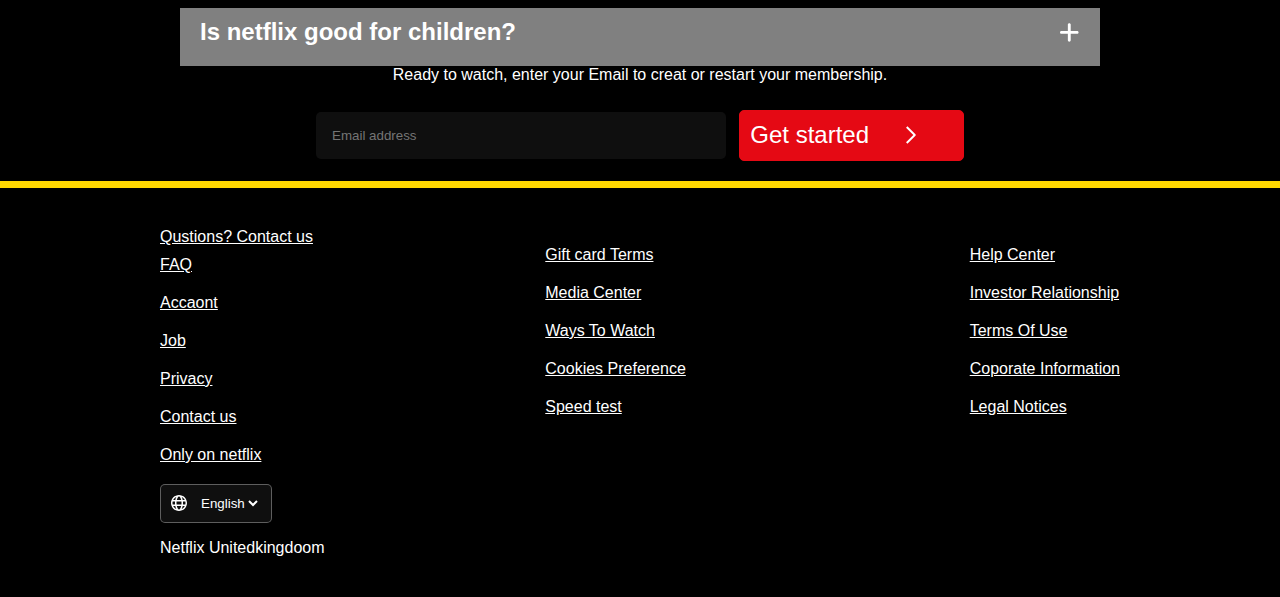
==== commit d5695327: "changed file setings" ====
--- a/index.html
+++ b/index.html
@@ -43,8 +43,8 @@
                 <p class="pp">watch on smart TV <sub>s</sub> Playstations, Xbox, Chromecast, Apple TV, <br> Blu-ray Players and more</p>
             </div>
             <div class="div-dd">
-                <img src="../images/tv.png" alt="">
-                <video autoplay loop src="../images/video-tv-0819.m4v" class="diveo-dd"></video>
+                <img src="./html/assets/images/tv.png" alt="">
+                <video autoplay loop src="/html/assets/images/video-tv-0819.m4v" class="diveo-dd"></video>
             </div>
          </div>
         </section>
@@ -52,8 +52,8 @@
         <section class="section-boy">
             <div class="dive-dad">
                 <div class="div-img">
-                    <img src="../images/device-pile.png" alt="">
-                    <video class="vid" autoplay loop src="../images/video-devices.m4v"></video>
+                    <img src="./html/assets/images/device-pile.png" alt="">
+                    <video class="vid" autoplay loop src="./html/assets/images/video-devices.m4v"></video>
                 </div>
                 <div class="div-text">
                     <h1>Watch everywhere.</h1>
@@ -68,7 +68,7 @@
                     <p>Send children on adventure with their <br> favourte character in a space made just for <br> them-free with your membership</p>
                 </div>
                 <div class="second-div">
-                    <img src="../images/children.png" alt="">
+                    <img src="./html/assets/images/children.png" alt="">
                 </div>
             </div>
         </section>
@@ -76,7 +76,7 @@
         <section class="sect-set">
             <div class="baby">
                 <div class="boy-b">
-                    <img src="../images/mobile-0819.jpg" alt="">
+                    <img src="./html/assets/images/mobile-0819.jpg" alt="">
                 </div>
                 <div class="g-text">
                     <h1>Download your <br>programmes to watch <br>offline.</h1>
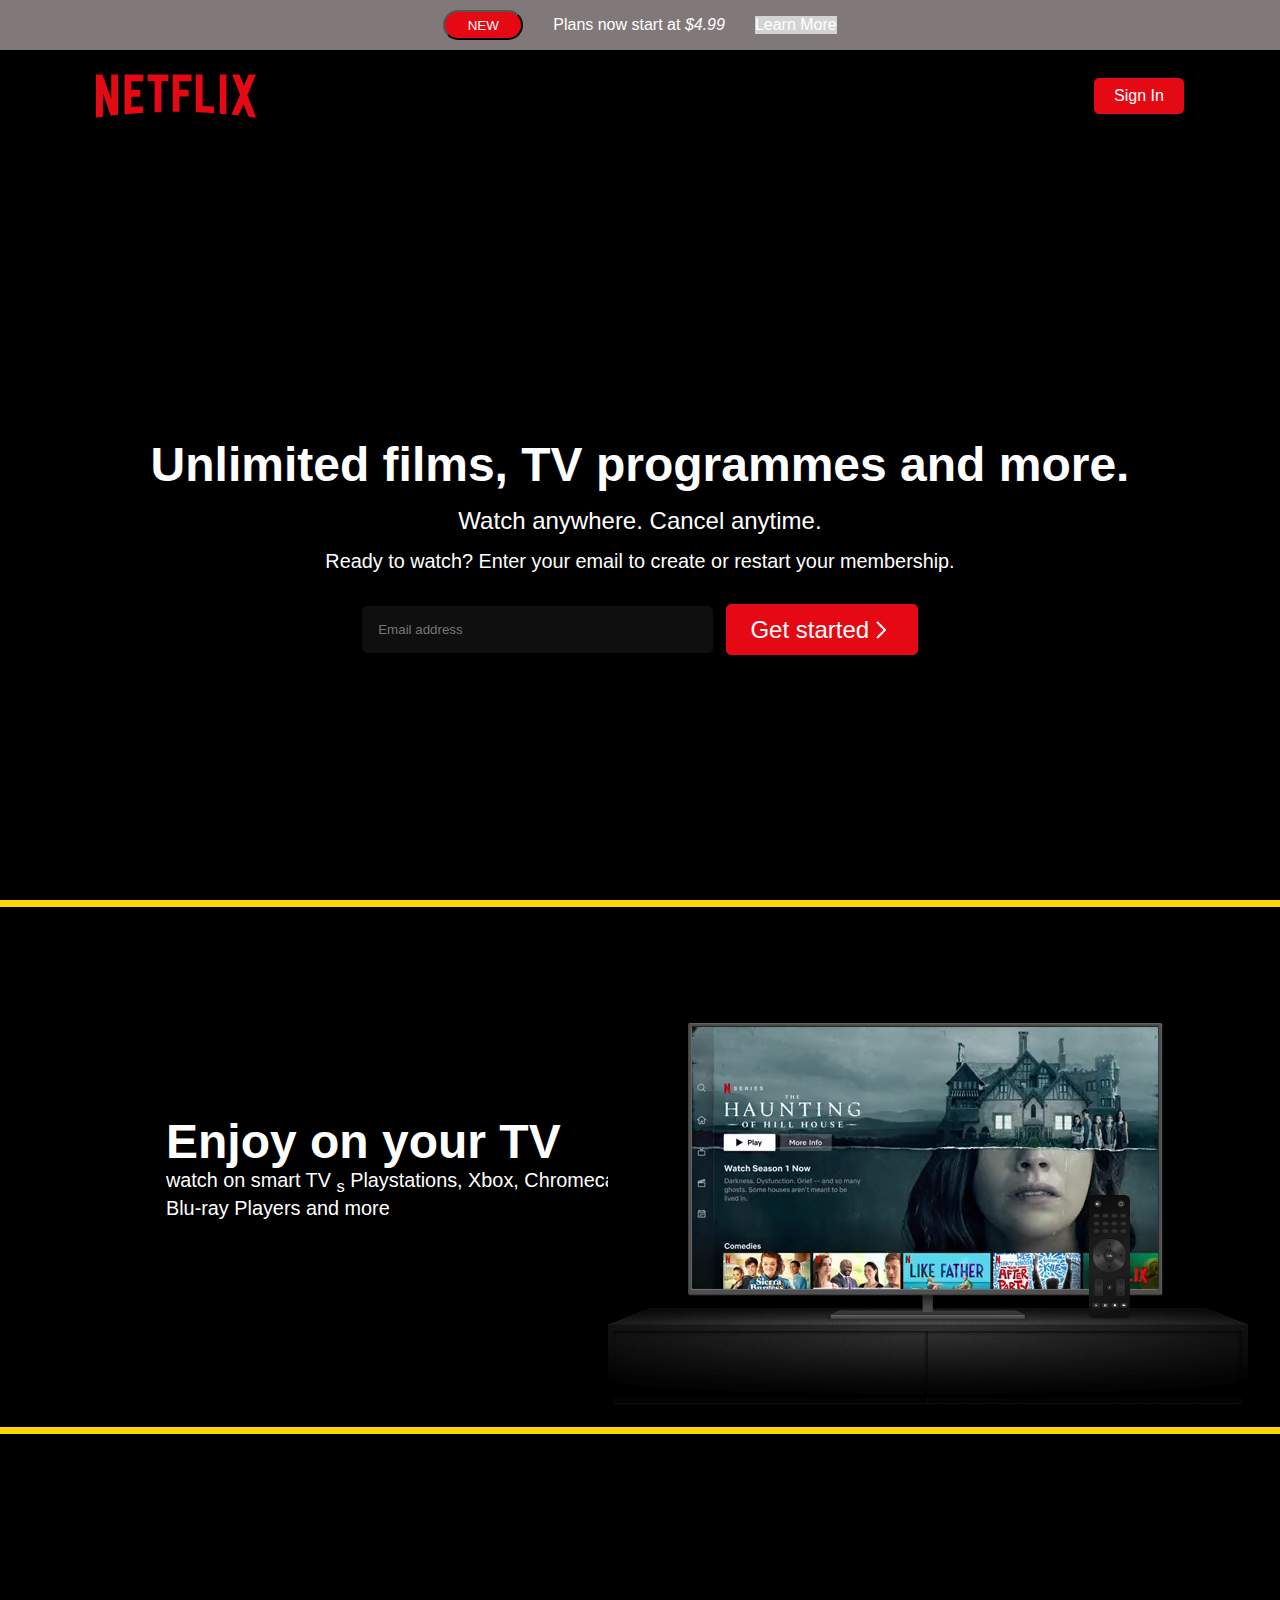
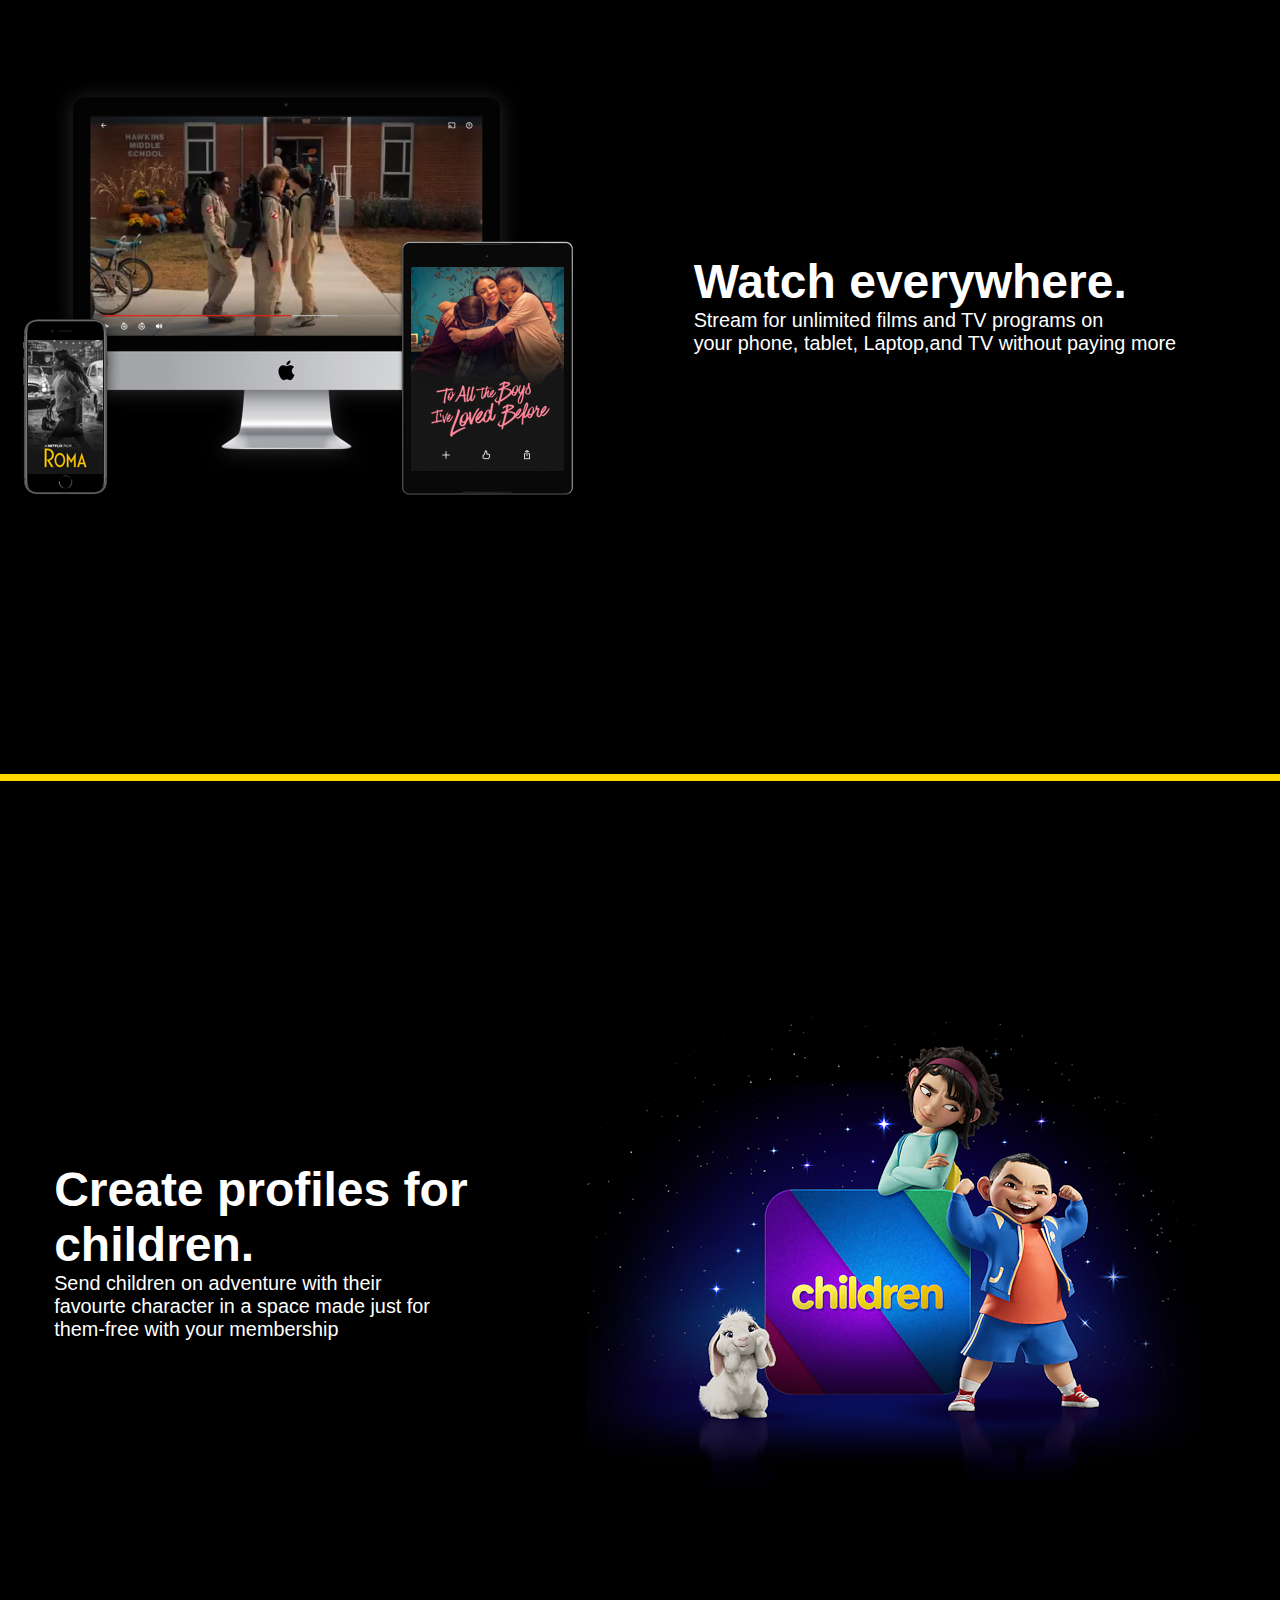
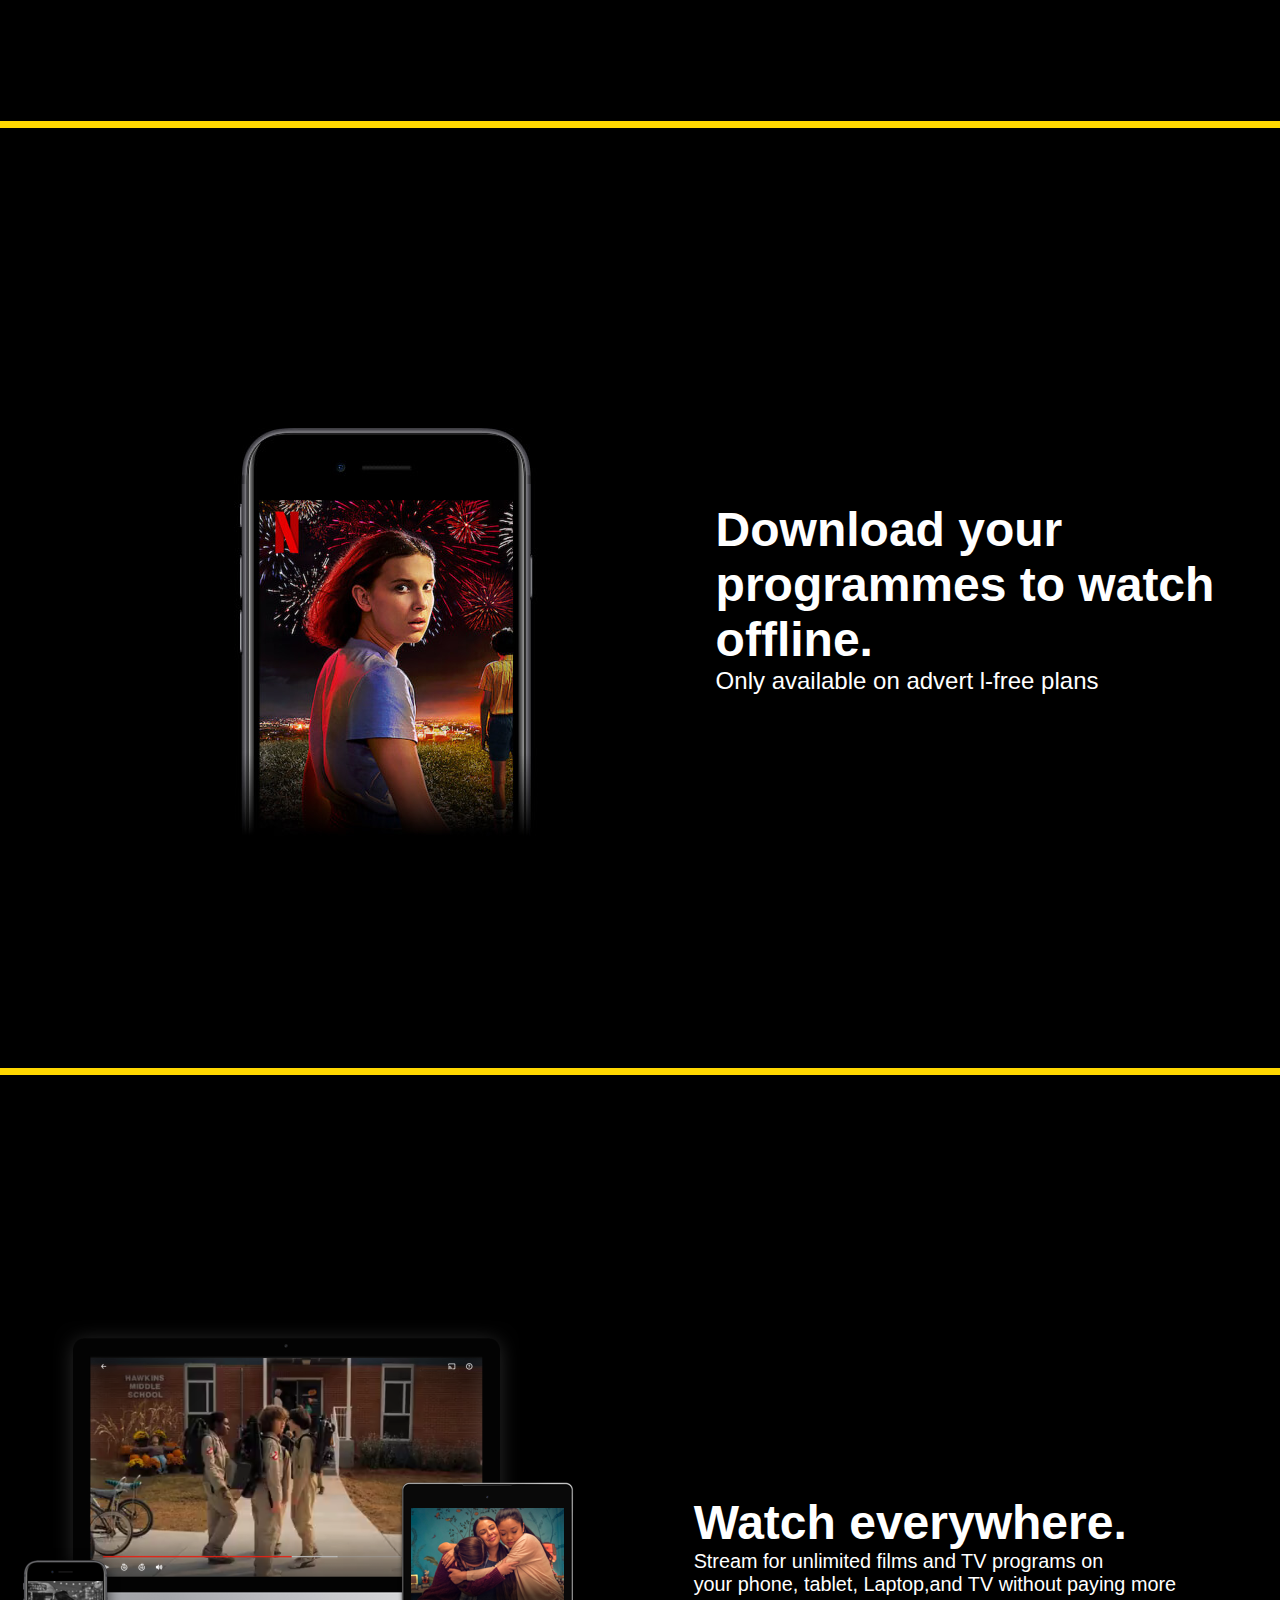
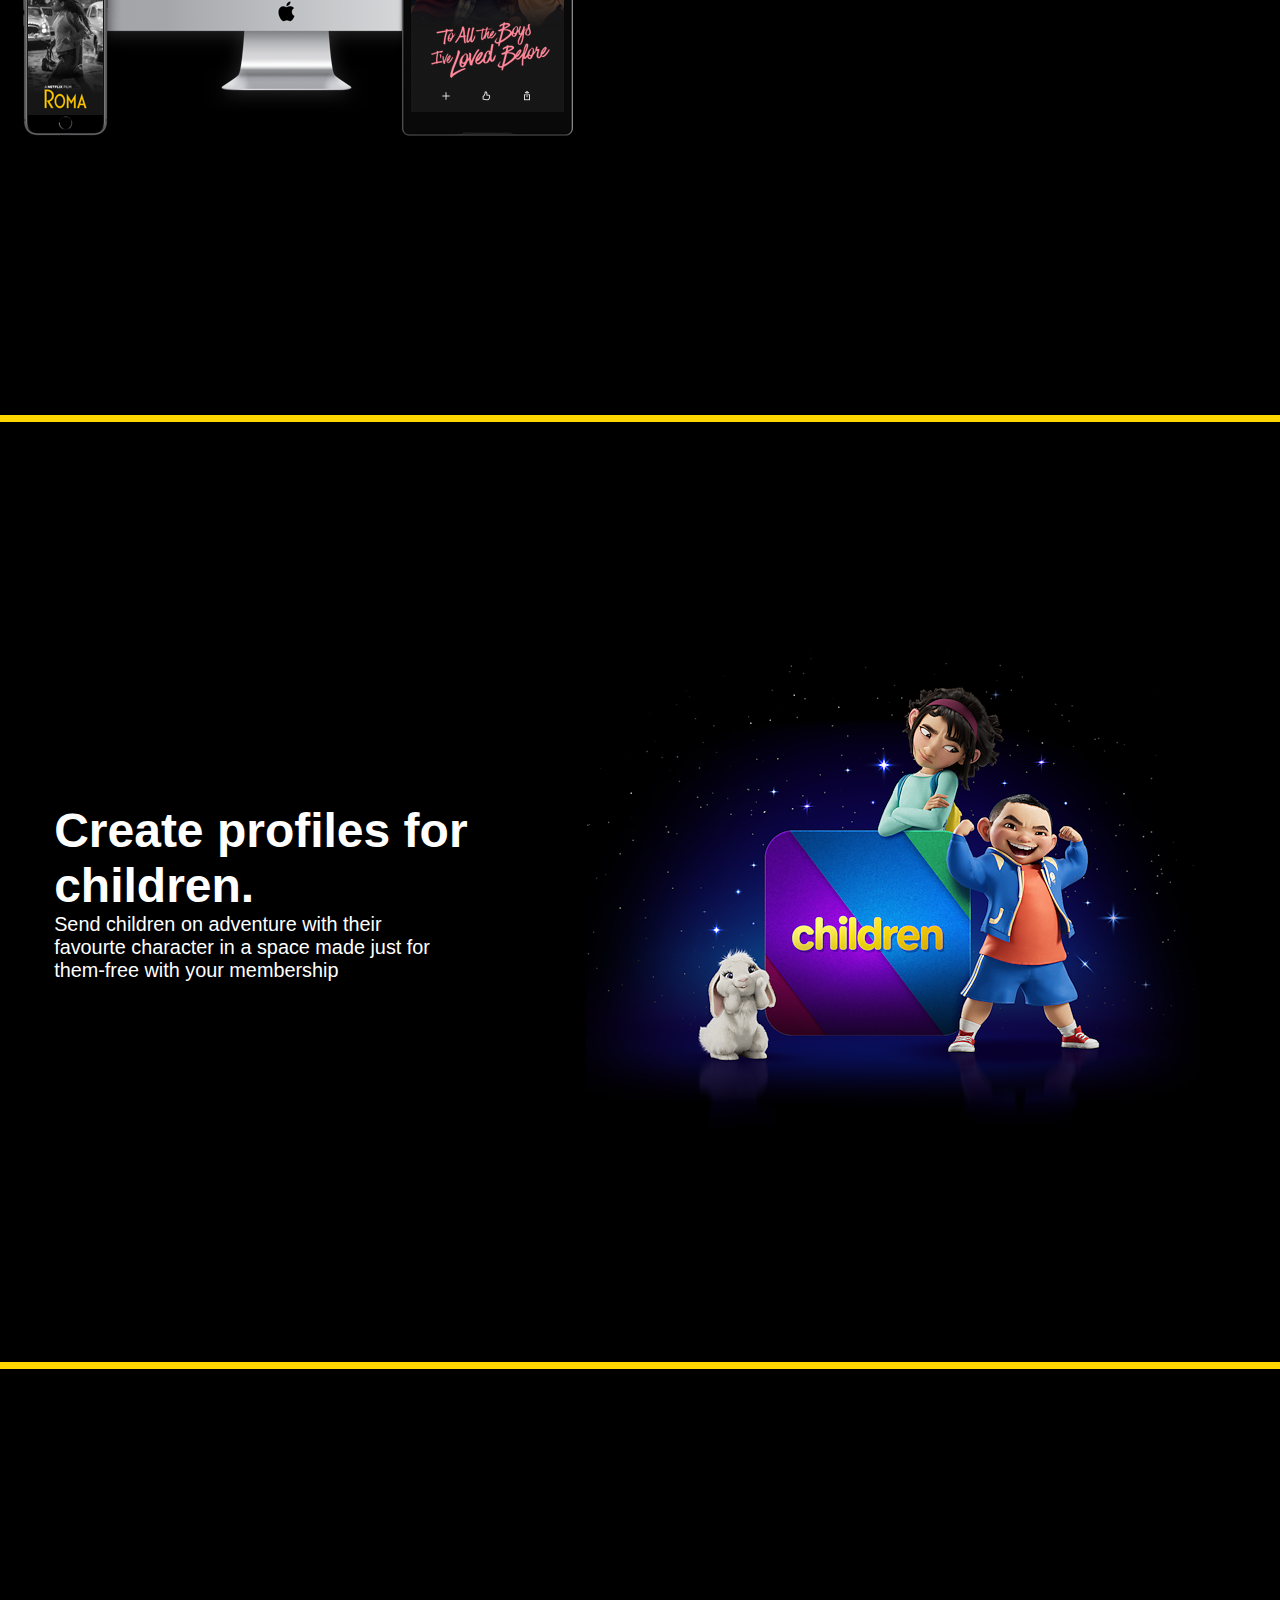
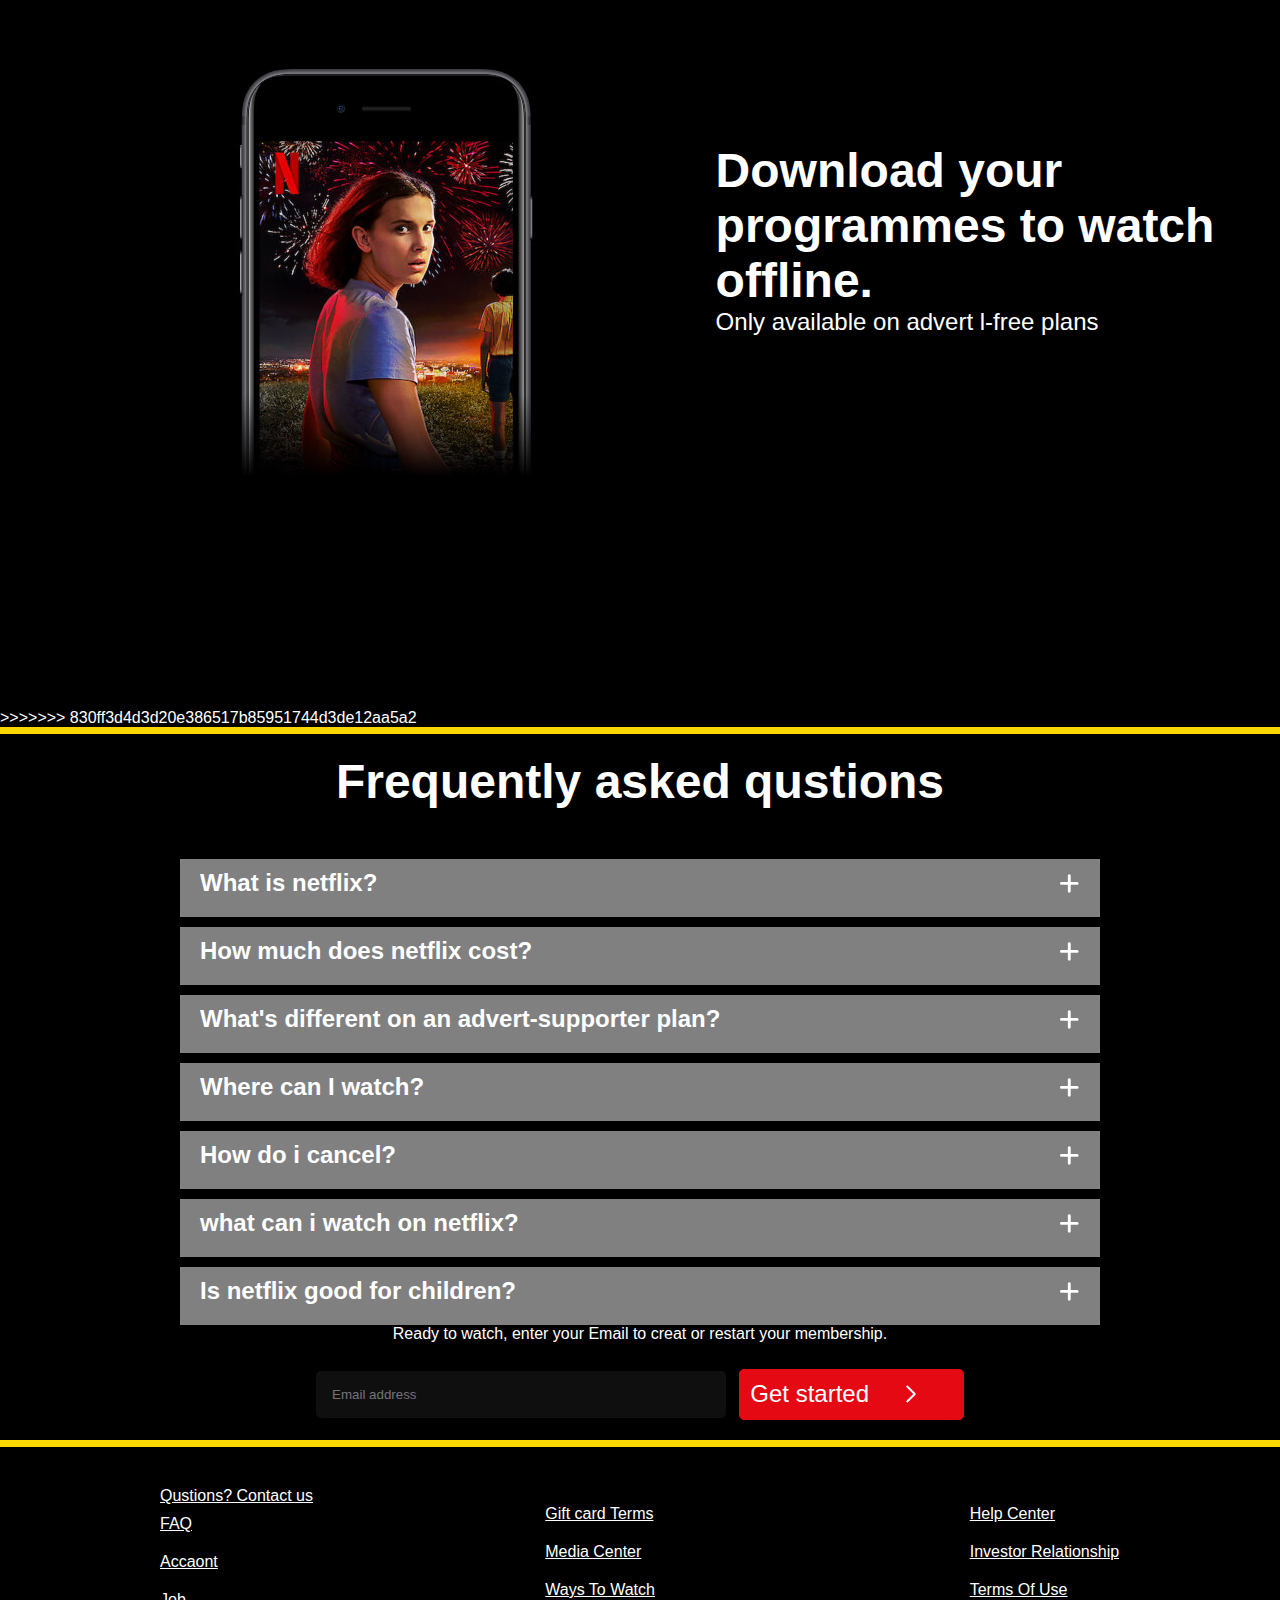
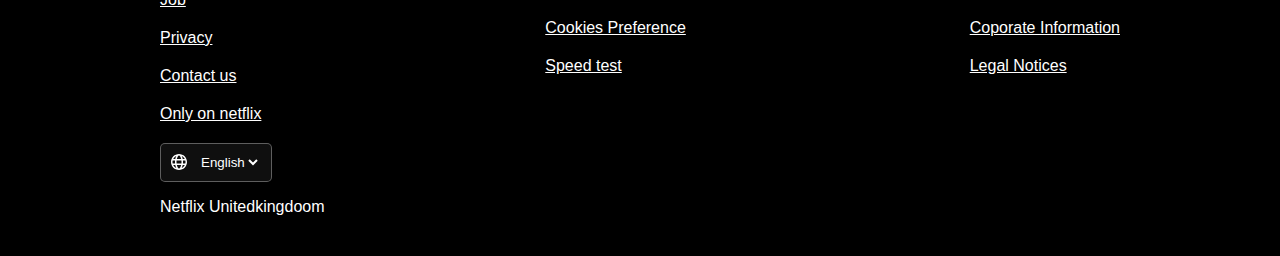
==== commit cc3dd1e1: "removed section" ====
--- a/index.html
+++ b/index.html
@@ -35,6 +35,7 @@
         </main>
      </div>
     </header>
+   
 
         <section class="section-two">
          <div class="div-mm">
@@ -84,6 +85,43 @@
                 </div>
             </div>
         </section>
+       <section class="section-boy">
+           <div class="dive-dad">
+               <div class="div-img">
+                   <img src="./html/assets/images/device-pile.png" alt="">
+                   <video class="vid" autoplay loop src="./html/assets/images/video-devices.m4v"></video>
+               </div>
+               <div class="div-text">
+                   <h1>Watch everywhere.</h1>
+                   <p>Stream for unlimited films and TV programs on <br> your phone, tablet, Laptop,and TV without paying more</p>
+               </div>
+           </div>
+       </section>
+       <section class="section-3">
+           <div class="div-gg">
+               <div class="dive-texx">
+                   <h1>Create profiles for <br> children.</h1>
+                   <p>Send children on adventure with their <br> favourte character in a space made just for <br> them-free with your membership</p>
+               </div>
+               <div class="second-div">
+                   <img src="./html/assets/images/children.png" alt="">
+               </div>
+           </div>
+       </section>
+
+       <section class="sect-set">
+           <div class="baby">
+               <div class="boy-b">
+                   <img src="./html/assets/images/mobile-0819.jpg" alt="">
+               </div>
+               <div class="g-text">
+                   <h1>Download your <br>programmes to watch <br>offline.</h1>
+                   <p>Only available on advert l-free plans</p>
+               </div>
+           </div>
+       </section>
+
+>>>>>>> 830ff3d4d3d20e386517b85951744d3de12aa5a2
         <section class="sect-sect">
             <div class="dvd">
                 <h1 class="we">Frequently asked qustions</h1>
